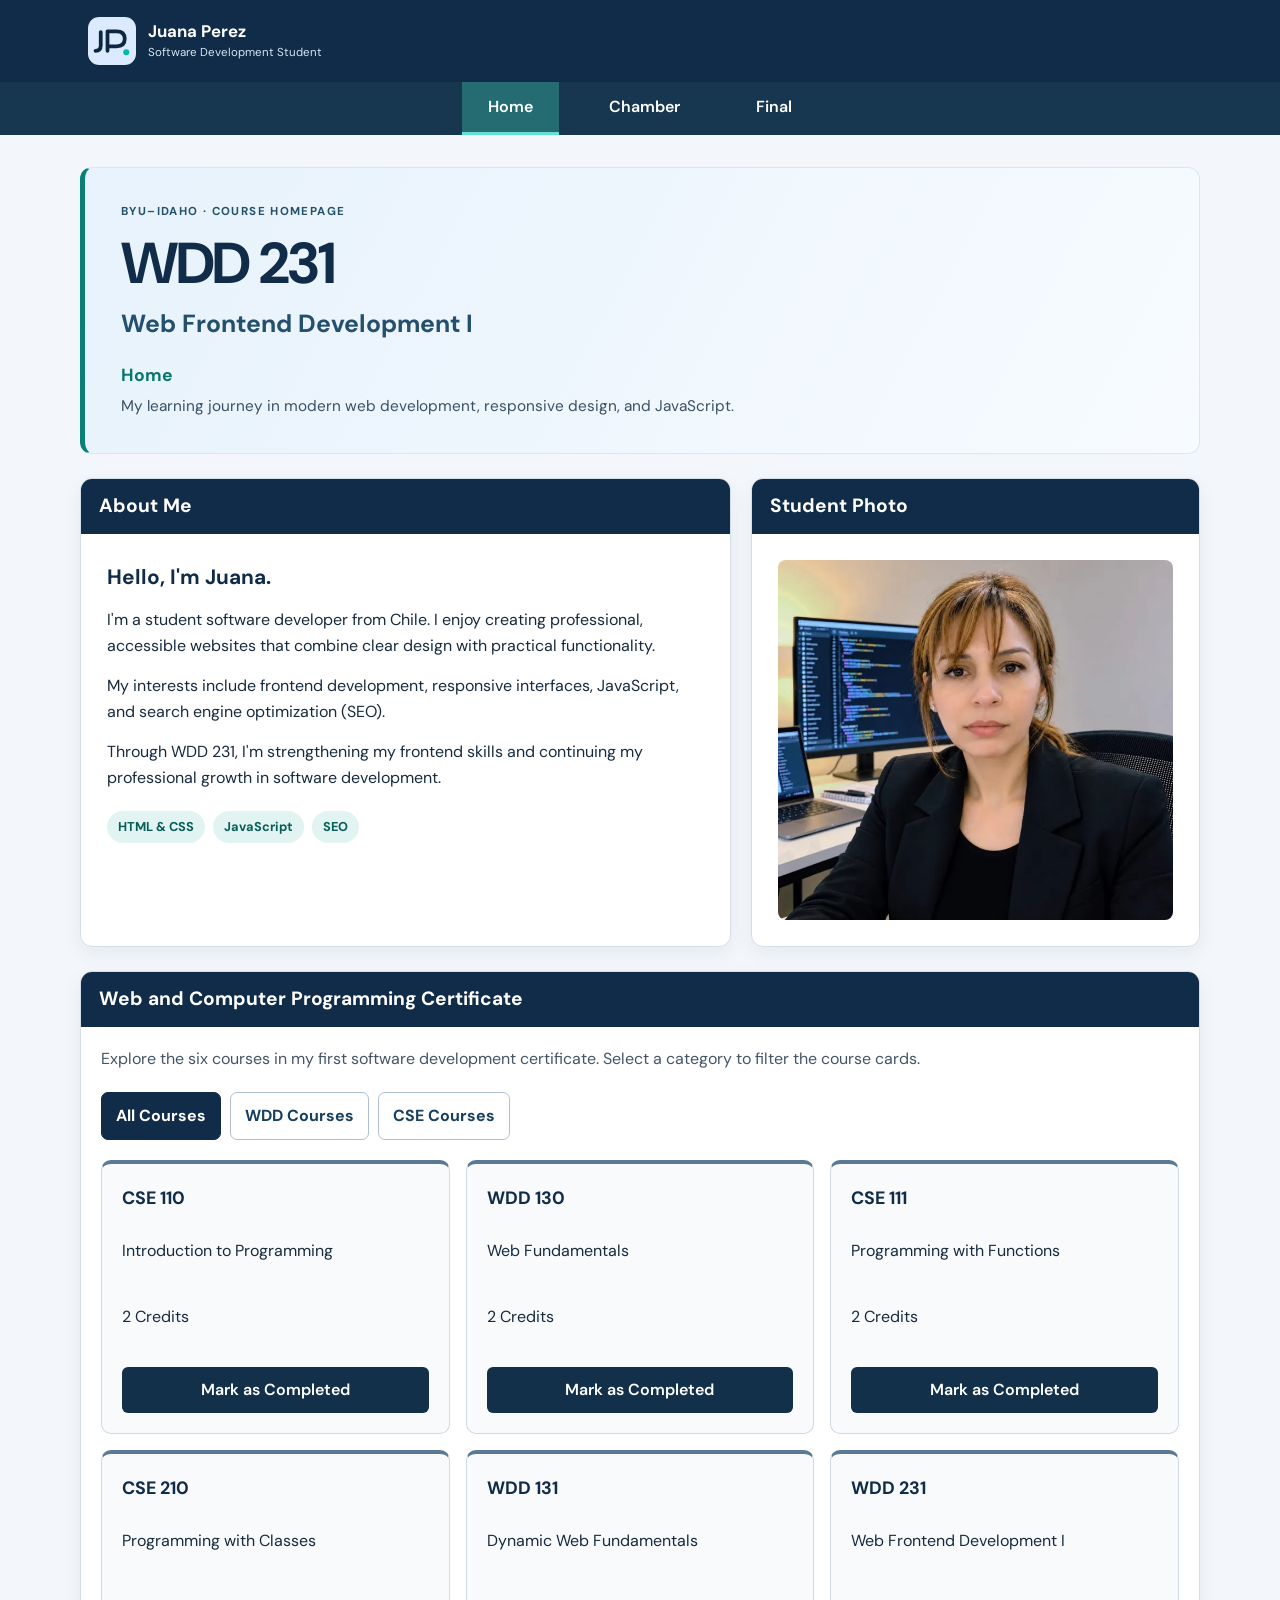
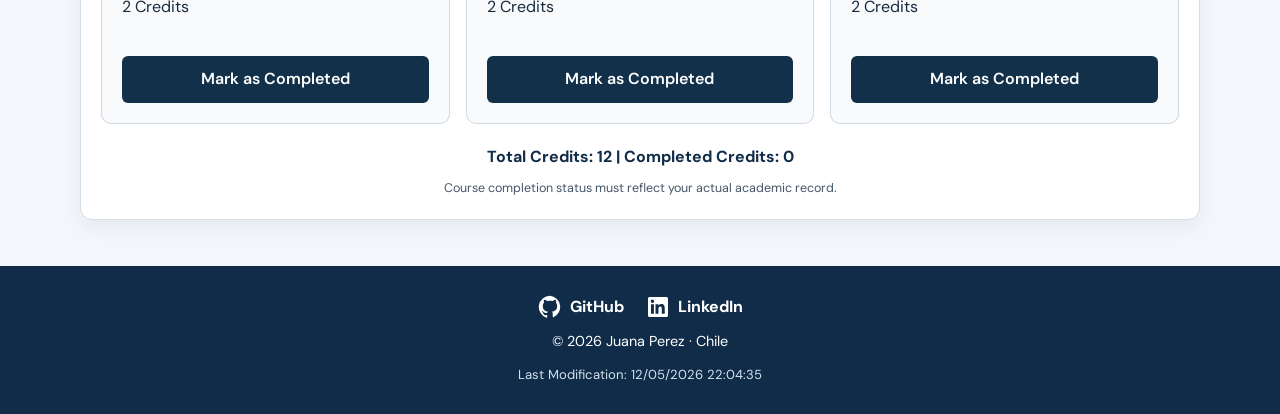
==== index.html @ 246159c4 "creation and edition  web page" ====
<!DOCTYPE html>
<html lang="en">
<head>
  <meta charset="UTF-8">
  <meta name="viewport" content="width=device-width, initial-scale=1.0">
  <meta name="description" content="Juana Perez's WDD 231 Web Frontend Development I course homepage: student profile, photo, certificate courses and dynamic credit totals.">
  <meta name="author" content="Juana Perez">
  <meta name="theme-color" content="#102c48">
  <title>Home | WDD 231 | Juana Perez</title>
  <link rel="preconnect" href="https://fonts.googleapis.com">
  <link rel="preconnect" href="https://fonts.gstatic.com" crossorigin>
  <link href="https://fonts.googleapis.com/css2?family=DM+Sans:wght@400;500;600;700&display=swap" rel="stylesheet">
  <link rel="stylesheet" href="styles/small.css">
  <link rel="stylesheet" href="styles/larger.css">
  <script src="scripts/navigation.js" defer></script>
  <script src="scripts/date.js" defer></script>
  <script src="scripts/course.js" defer></script>
</head>
<body>
  <header class="site-header">
    <div class="header-inner">
      <div class="brand"><img src="images/logo.svg" width="48" height="48" alt="JP website logo"><span>Juana Perez <small>Software Development Student</small></span></div>
      <button type="button" id="menu-button" class="menu-button" aria-controls="navigation" aria-expanded="false" aria-label="Open navigation menu"><span aria-hidden="true">☰</span></button>
    </div>
  </header>
  <nav id="navigation" class="site-nav" aria-label="Main navigation">
    <div class="nav-inner"><a href="index.html" aria-current="page">Home</a><a href="chamber/index.html">Chamber</a><a href="final/index.html">Final</a></div>
  </nav>
  <main>
    <div class="hero">
      <p class="eyebrow">BYU–IDAHO · COURSE HOMEPAGE</p>
      <p class="course-code">WDD 231</p>
      <p class="course-title">Web Frontend Development I</p>
      <h1>Home</h1>
      <p class="hero-description">My learning journey in modern web development, responsive design, and JavaScript.</p>
    </div>

    <div class="intro-grid">
      <section class="panel about-me" aria-labelledby="about-heading">
        <h2 id="about-heading">About Me</h2>
        <div class="panel-content">
          <p class="hello">Hello, I'm Juana.</p>
          <p>I'm a student software developer from Chile. I enjoy creating professional, accessible websites that combine clear design with practical functionality.</p>
          <p>My interests include frontend development, responsive interfaces, JavaScript, and search engine optimization (SEO).</p>
          <p>Through WDD 231, I'm strengthening my frontend skills and continuing my professional growth in software development.</p>
          <div class="skills" aria-label="Areas of interest"><span>HTML & CSS</span><span>JavaScript</span><span>SEO</span></div>
        </div>
      </section>
      <section class="panel photo-panel" aria-labelledby="photo-heading">
        <h2 id="photo-heading">Student Photo</h2>
        <div class="panel-content photo-content"><img src="images/foto-perfil-wdd231.webp" alt="Portrait of Juana Perez at her web development workspace" width="720" height="703" loading="lazy"></div>
      </section>
    </div>

    <section class="panel certificate" aria-labelledby="certificate-heading">
      <h2 id="certificate-heading">Web and Computer Programming Certificate</h2>
      <div class="certificate-intro"><p>Explore the six courses in my first software development certificate. Select a category to filter the course cards.</p></div>
      <div class="filter-controls" role="group" aria-label="Filter certificate courses">
        <button type="button" data-filter="all" class="selected" aria-pressed="true">All Courses</button>
        <button type="button" data-filter="WDD" aria-pressed="false">WDD Courses</button>
        <button type="button" data-filter="CSE" aria-pressed="false">CSE Courses</button>
      </div>
      <div class="course-grid" id="course-list" aria-live="polite"></div>
      <p class="credits" id="total-credits" aria-live="polite"></p>
      <p class="course-note">Course completion status must reflect your actual academic record.</p>
    </section>
  </main>
  <footer class="site-footer">
    <div class="social-links" aria-label="Social profiles">
      <a href="https://github.com/JPgitidaho" target="_blank" rel="noopener noreferrer" aria-label="Juana Perez on GitHub"><img src="images/github.svg" alt="" width="24" height="24"> GitHub</a>
      <a href="https://www.linkedin.com/" target="_blank" rel="noopener noreferrer" aria-label="LinkedIn (replace with your actual profile)"><img src="images/linkedin.svg" alt="" width="24" height="24"> LinkedIn</a>
    </div>
    <p>© <span id="currentyear"></span> Juana Perez · Chile</p>
    <p class="last-updated">Last Modification: <span id="lastModified"></span></p>
  </footer>
</body>
</html>
---- styles/small.css ----
:root {
    --navy: #102c48;
    --navy-2: #173d5b;
    --accent: #087f77;
    --paper: #f3f6fa;
    --ink: #172b3f;
    --muted: #455568;
    --line: #d4dee8;
    --white: #fff
}

* {
    box-sizing: border-box
}

html {
    font-family: "DM Sans", Arial, sans-serif;
    color: var(--ink);
    background: var(--paper)
}

body {
    margin: 0;
    min-width: 320px;
    line-height: 1.65
}

img {
    max-width: 100%;
    height: auto
}

a {
    color: inherit
}

button {
    font: inherit
}

.site-header {
    background: var(--navy);
    color: #fff
}

.header-inner {
    max-width: 1160px;
    margin: auto;
    min-height: 82px;
    padding: 14px 18px;
    display: flex;
    align-items: center;
    justify-content: space-between;
    gap: 14px
}

.brand {
    display: flex;
    align-items: center;
    gap: 12px;
    min-width: 0
}

.brand img {
    flex: none;
    width: 48px;
    height: 48px
}

.brand span {
    font-size: 1.05rem;
    font-weight: 700;
    line-height: 1.3
}

.brand small {
    display: block;
    color: #d7e5f2;
    font-size: .72rem;
    font-weight: 400;
    margin-top: 4px
}

.menu-button {
    background: transparent;
    color: white;
    border: 1px solid #a8bdcf;
    border-radius: 8px;
    min-height: 44px;
    min-width: 44px;
    cursor: pointer;
    font-size: 1.5rem
}

.site-nav {
    background: #173750;
    display: none
}

.site-nav.open {
    display: block
}

.nav-inner {
    max-width: 1160px;
    margin: auto;
    display: flex;
    flex-direction: column
}

.nav-inner a {
    color: #fff;
    text-decoration: none;
    font-weight: 600;
    padding: 12px 20px;
    border-bottom: 1px solid #34546d;
    transition: background-color .15s ease
}

.nav-inner a:hover,
.nav-inner a:focus-visible {
    background: #315a75
}

.nav-inner a[aria-current="page"] {
    background: #246c71;
    border-bottom-color: #44c8bb
}

main {
    width: min(100% - 32px, 1120px);
    margin: 0 auto;
    padding: 24px 0 46px
}

.hero {
    padding: 28px 22px;
    background: linear-gradient(118deg, #e7f2fc, #f7fbff);
    border: 1px solid #dae7f2;
    border-left: 5px solid var(--accent);
    border-radius: 12px;
    margin-bottom: 24px
}

.eyebrow {
    font-size: .72rem;
    font-weight: 700;
    letter-spacing: .12em;
    color: #24516b;
    margin: 0 0 10px
}

.course-code {
    font-size: clamp(2.1rem, 8vw, 3.6rem);
    font-weight: 700;
    letter-spacing: -.04em;
    color: var(--navy);
    line-height: 1.15;
    margin: 0
}

.course-title {
    font-size: clamp(1.08rem, 3vw, 1.55rem);
    font-weight: 700;
    color: #24506d;
    margin: 6px 0 16px
}

.hero h1 {
    font-size: 1.1rem;
    font-weight: 700;
    margin: 0 0 4px;
    color: #08776f
}

.hero-description {
    max-width: 680px;
    color: #3a5064;
    margin: 0;
    font-size: .96rem
}

.intro-grid {
    display: grid;
    grid-template-columns: 1fr;
    gap: 20px;
    margin-bottom: 24px
}

.panel {
    min-width: 0;
    border-radius: 12px;
    background: var(--white);
    border: 1px solid var(--line);
    overflow: hidden;
    box-shadow: 0 7px 20px rgba(16, 44, 72, .06)
}

.panel h2 {
    font-size: 1.2rem;
    color: #fff;
    background: var(--navy);
    padding: 14px 18px;
    line-height: 1.4;
    margin: 0
}

.panel-content {
    padding: 20px
}

.panel-content p {
    margin: 0 0 13px
}

.panel-content p:last-of-type {
    margin-bottom: 0
}

.hello {
    color: var(--navy);
    font-weight: 700;
    font-size: 1.3rem
}

.skills {
    display: flex;
    gap: 8px;
    flex-wrap: wrap;
    margin-top: 20px
}

.skills span {
    background: #e2f4f2;
    color: #075e58;
    border-radius: 100px;
    padding: 5px 11px;
    font-size: .8rem;
    font-weight: 700
}

.photo-content {
    padding: 12px;
    display: flex;
    justify-content: center;
    align-items: center
}

.photo-content img {
    display: block;
    width: 100%;
    max-width: 480px;
    height: auto;
    object-fit: cover;
    border-radius: 8px
}

.certificate-intro {
    padding: 19px 20px 0;
    color: var(--muted)
}

.certificate-intro p {
    margin: 0
}

.filter-controls {
    display: flex;
    flex-wrap: wrap;
    gap: 9px;
    padding: 20px
}

.filter-controls button {
    border: 1px solid #aec0d2;
    background: #fff;
    color: #183f5e;
    padding: 10px 14px;
    min-height: 44px;
    border-radius: 7px;
    font-weight: 700;
    cursor: pointer
}

.filter-controls button:hover,
.filter-controls button:focus-visible {
    border-color: #087f77;
    background: #eaf6f4
}

.filter-controls button.selected {
    background: var(--navy);
    color: white;
    border-color: var(--navy)
}

.course-grid {
    display: grid;
    grid-template-columns: 1fr;
    gap: 12px;
    padding: 0 20px
}

.course-card {
    border: 1px solid #cfdae5;
    border-top: 4px solid #5a7995;
    background: #f8fafc;
    padding: 17px;
    border-radius: 10px;
    display: flex;
    flex-direction: column;
    gap: 8px;
    min-width: 0
}

.course-card.completed {
    background: #d9f0dc;
    border: 2px solid #3c7e47;
}

.course-card .card-top {
    display: flex;
    justify-content: space-between;
    gap: 8px;
    align-items: flex-start
}

.course-card h3 {
    font-size: 1.12rem;
    color: #102c48;
    margin: 0
}

.course-card .tag {
    font-size: .68rem;
    color: #344d63;
    background: #e5edf4;
    padding: 3px 7px;
    border-radius: 4px;
    font-weight: 700;
    white-space: nowrap
}

.course-card.completed .tag {
    color: #075b42;
    background: #c7ebd8
}

.course-card .card-title {
    font-size: .94rem;
    line-height: 1.35;
    margin: 0;
    flex-grow: 1
}

.course-card .card-meta {
    display: flex;
    justify-content: space-between;
    gap: 8px;
    align-items: center;
    margin: 4px 0 0;
    border-top: 1px solid #d2dce6;
    padding-top: 10px;
    font-size: .8rem
}

.course-card.completed .card-meta {
    border-top-color: #afdac7
}

.status {
    font-weight: 700
}

.credits {
    text-align: center;
    margin: 20px 20px 8px;
    font-weight: 700;
    color: var(--navy);
    font-size: 1rem
}

.course-note {
    text-align: center;
    color: var(--muted);
    font-size: .78rem;
    margin: 0 18px 20px
}

.site-footer {
    background: var(--navy);
    color: white;
    text-align: center;
    padding: 28px 16px
}

.site-footer p {
    margin: 10px 0 0;
    font-size: .9rem
}

.site-footer .last-updated {
    color: #d3e2ef;
    font-size: .82rem
}

.social-links {
    display: flex;
    justify-content: center;
    flex-wrap: wrap;
    gap: 22px
}

.social-links a {
    display: inline-flex;
    align-items: center;
    gap: 8px;
    text-decoration: none;
    font-weight: 700
}

.social-links a:hover {
    text-decoration: underline
}

.social-links img {
    filter: brightness(0) invert(1)
}

a:focus-visible,
button:focus-visible {
    outline: 3px solid #f0b84b;
    outline-offset: 3px
}

.course-toggle {
  margin-top: 12px;
  padding: 10px 14px;
  width: 100%;
  background-color: #12304a;
  color: white;
  border: none;
  border-radius: 6px;
  font: inherit;
  font-weight: 600;
  cursor: pointer;
}

.course-toggle:hover {
  background-color: #315a78;
}

.course-toggle:focus-visible {
  outline: 3px solid #e4aa31;
  outline-offset: 3px;
}

.course-card.completed .course-toggle {
  background-color: #28643a;
}
.filters {
  display: flex;
  flex-wrap: wrap;
  justify-content: center;
  gap: 10px;
  padding: 16px;
}
---- styles/larger.css ----
/* Desktop layout and horizontal navigation */
@media screen and (min-width:768px){
 .header-inner{padding:16px 28px}.menu-button{display:none}.site-nav{display:block}.nav-inner{flex-direction:row;justify-content:center;gap:24px}.nav-inner a{border-bottom:3px solid transparent;padding:12px 26px}.nav-inner a[aria-current="page"]{border-bottom:3px solid #64e0d3}
 main{padding-top:32px}.hero{padding:34px 36px}.intro-grid{grid-template-columns:minmax(0,1.45fr) minmax(0,1fr)}.course-grid{grid-template-columns:repeat(3,minmax(0,1fr))}.photo-content img{max-height:360px;object-fit:cover;object-position:center 35%}
}
@media screen and (min-width:1024px){.panel-content{padding:26px}.course-grid{gap:16px}.course-card{padding:20px}}
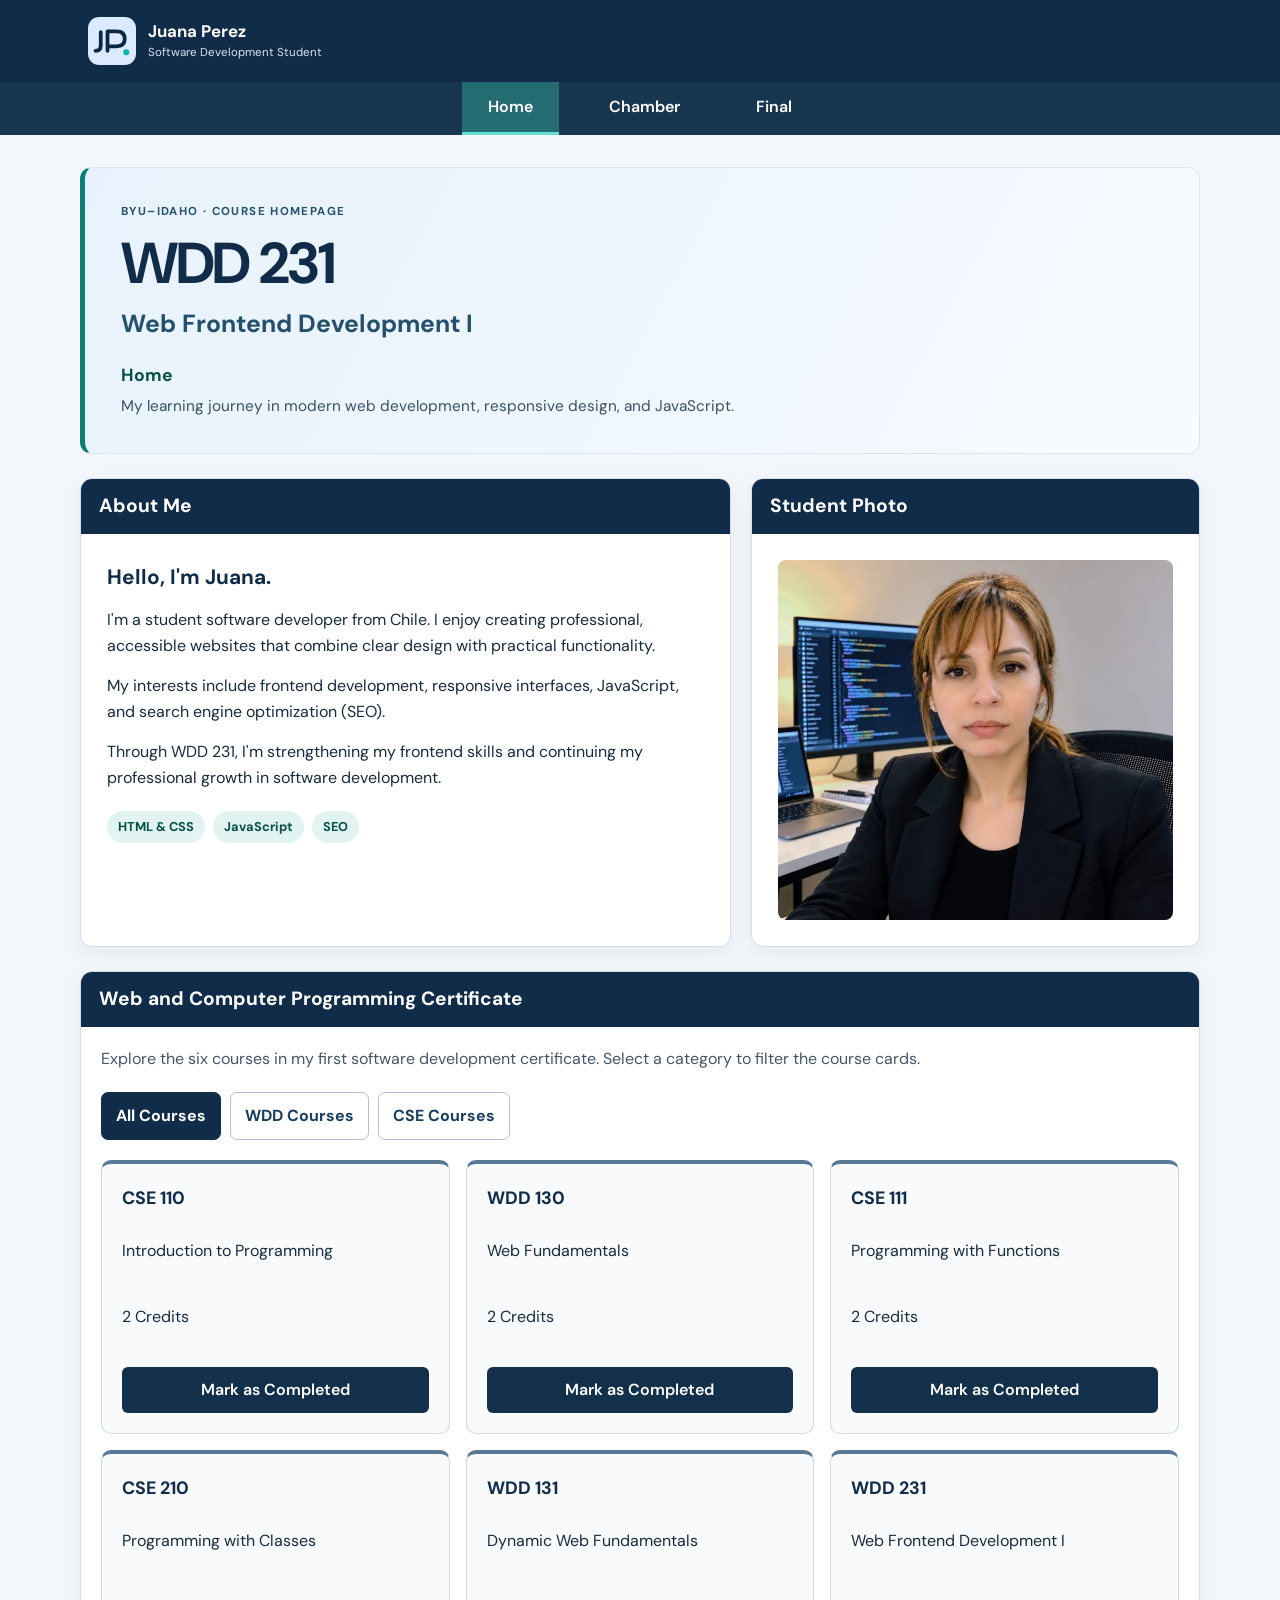
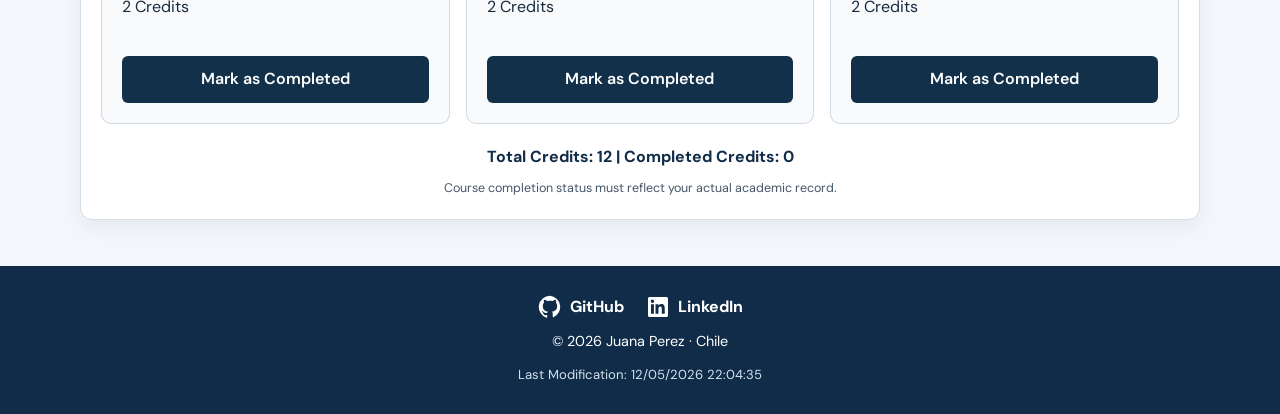
==== commit 4c6c37fd: "edit css" ====
--- a/index.html
+++ b/index.html
@@ -1,9 +1,11 @@
 <!DOCTYPE html>
 <html lang="en">
+
 <head>
   <meta charset="UTF-8">
   <meta name="viewport" content="width=device-width, initial-scale=1.0">
-  <meta name="description" content="Juana Perez's WDD 231 Web Frontend Development I course homepage: student profile, photo, certificate courses and dynamic credit totals.">
+  <meta name="description"
+    content="Juana Perez's WDD 231 Web Frontend Development I course homepage: student profile, photo, certificate courses and dynamic credit totals.">
   <meta name="author" content="Juana Perez">
   <meta name="theme-color" content="#102c48">
   <title>Home | WDD 231 | Juana Perez</title>
@@ -16,15 +18,22 @@
   <script src="scripts/date.js" defer></script>
   <script src="scripts/course.js" defer></script>
 </head>
+
 <body>
   <header class="site-header">
     <div class="header-inner">
-      <div class="brand"><img src="images/logo.svg" width="48" height="48" alt="JP website logo"><span>Juana Perez <small>Software Development Student</small></span></div>
-      <button type="button" id="menu-button" class="menu-button" aria-controls="navigation" aria-expanded="false" aria-label="Open navigation menu"><span aria-hidden="true">☰</span></button>
+      <div class="brand"><img src="images/logo.svg" width="48" height="48" alt="JP website logo"><span>Juana Perez
+          <small>Software Development Student</small></span></div>
+      <button type="button" id="menu-button" class="menu-button" aria-controls="navigation" aria-expanded="false"
+        aria-label="Open navigation menu"><span aria-hidden="true">☰</span></button>
     </div>
   </header>
   <nav id="navigation" class="site-nav" aria-label="Main navigation">
-    <div class="nav-inner"><a href="index.html" aria-current="page">Home</a><a href="chamber/index.html">Chamber</a><a href="final/index.html">Final</a></div>
+    <div class="nav-inner">
+      <a href="index.html" aria-current="page">Home</a>
+      <a href="chamber/index.html">Chamber</a>
+      <a href="final/index.html">Final</a>
+    </div>
   </nav>
   <main>
     <div class="hero">
@@ -40,21 +49,29 @@
         <h2 id="about-heading">About Me</h2>
         <div class="panel-content">
           <p class="hello">Hello, I'm Juana.</p>
-          <p>I'm a student software developer from Chile. I enjoy creating professional, accessible websites that combine clear design with practical functionality.</p>
-          <p>My interests include frontend development, responsive interfaces, JavaScript, and search engine optimization (SEO).</p>
-          <p>Through WDD 231, I'm strengthening my frontend skills and continuing my professional growth in software development.</p>
-          <div class="skills" aria-label="Areas of interest"><span>HTML & CSS</span><span>JavaScript</span><span>SEO</span></div>
+          <p>I'm a student software developer from Chile. I enjoy creating professional, accessible websites that
+            combine clear design with practical functionality.</p>
+          <p>My interests include frontend development, responsive interfaces, JavaScript, and search engine
+            optimization (SEO).</p>
+          <p>Through WDD 231, I'm strengthening my frontend skills and continuing my professional growth in software
+            development.</p>
+          <div class="skills"><span>HTML & CSS</span><span>JavaScript</span><span>SEO</span></div>
         </div>
       </section>
       <section class="panel photo-panel" aria-labelledby="photo-heading">
         <h2 id="photo-heading">Student Photo</h2>
-        <div class="panel-content photo-content"><img src="images/foto-perfil-wdd231.webp" alt="Portrait of Juana Perez at her web development workspace" width="720" height="703" loading="lazy"></div>
+        <div class="panel-content photo-content"><img src="images/foto-perfil-wdd231.webp"
+            alt="Portrait of Juana Perez at her web development workspace" width="720" height="703" loading="lazy">
+        </div>
       </section>
     </div>
 
     <section class="panel certificate" aria-labelledby="certificate-heading">
       <h2 id="certificate-heading">Web and Computer Programming Certificate</h2>
-      <div class="certificate-intro"><p>Explore the six courses in my first software development certificate. Select a category to filter the course cards.</p></div>
+      <div class="certificate-intro">
+        <p>Explore the six courses in my first software development certificate. Select a category to filter the course
+          cards.</p>
+      </div>
       <div class="filter-controls" role="group" aria-label="Filter certificate courses">
         <button type="button" data-filter="all" class="selected" aria-pressed="true">All Courses</button>
         <button type="button" data-filter="WDD" aria-pressed="false">WDD Courses</button>
@@ -66,12 +83,16 @@
     </section>
   </main>
   <footer class="site-footer">
-    <div class="social-links" aria-label="Social profiles">
-      <a href="https://github.com/JPgitidaho" target="_blank" rel="noopener noreferrer" aria-label="Juana Perez on GitHub"><img src="images/github.svg" alt="" width="24" height="24"> GitHub</a>
-      <a href="https://www.linkedin.com/" target="_blank" rel="noopener noreferrer" aria-label="LinkedIn (replace with your actual profile)"><img src="images/linkedin.svg" alt="" width="24" height="24"> LinkedIn</a>
+    <div class="social-links">
+      <a href="https://github.com/JPgitidaho" target="_blank" rel="noopener noreferrer"
+        aria-label="Juana Perez on GitHub"><img src="images/github.svg" alt="" width="24" height="24"> GitHub</a>
+      <a href="https://www.linkedin.com/" target="_blank" rel="noopener noreferrer"
+        aria-label="LinkedIn (replace with your actual profile)"><img src="images/linkedin.svg" alt="" width="24"
+          height="24"> LinkedIn</a>
     </div>
     <p>© <span id="currentyear"></span> Juana Perez · Chile</p>
     <p class="last-updated">Last Modification: <span id="lastModified"></span></p>
   </footer>
 </body>
-</html>
+
+</html>
--- a/styles/small.css
+++ b/styles/small.css
@@ -1,12 +1,12 @@
 :root {
     --navy: #102c48;
-    --navy-2: #173d5b;
     --accent: #087f77;
+    --accent-dark: #075047;
     --paper: #f3f6fa;
     --ink: #172b3f;
     --muted: #455568;
     --line: #d4dee8;
-    --white: #fff
+    --white: #ffffff;
 }
 
 * {
@@ -40,7 +40,7 @@
 
 .site-header {
     background: var(--navy);
-    color: #fff
+    color: var(--white)
 }
 
 .header-inner {
@@ -83,7 +83,7 @@
 
 .menu-button {
     background: transparent;
-    color: white;
+    color: var(--white);
     border: 1px solid #a8bdcf;
     border-radius: 8px;
     min-height: 44px;
@@ -109,7 +109,7 @@
 }
 
 .nav-inner a {
-    color: #fff;
+    color: var(--white);
     text-decoration: none;
     font-weight: 600;
     padding: 12px 20px;
@@ -170,7 +170,7 @@
     font-size: 1.1rem;
     font-weight: 700;
     margin: 0 0 4px;
-    color: #08776f
+    color: var(--accent-dark);
 }
 
 .hero-description {
@@ -198,7 +198,7 @@
 
 .panel h2 {
     font-size: 1.2rem;
-    color: #fff;
+    color: var(--white);
     background: var(--navy);
     padding: 14px 18px;
     line-height: 1.4;
@@ -232,11 +232,11 @@
 
 .skills span {
     background: #e2f4f2;
-    color: #075e58;
+    color: var(--accent-dark);
     border-radius: 100px;
     padding: 5px 11px;
     font-size: .8rem;
-    font-weight: 700
+    font-weight: 700;
 }
 
 .photo-content {
@@ -273,7 +273,7 @@
 
 .filter-controls button {
     border: 1px solid #aec0d2;
-    background: #fff;
+    background: var(--white);
     color: #183f5e;
     padding: 10px 14px;
     min-height: 44px;
@@ -284,13 +284,13 @@
 
 .filter-controls button:hover,
 .filter-controls button:focus-visible {
-    border-color: #087f77;
+    border-color: var(--accent);
     background: #eaf6f4
 }
 
 .filter-controls button.selected {
     background: var(--navy);
-    color: white;
+    color: var(--white);
     border-color: var(--navy)
 }
 
@@ -318,58 +318,10 @@
     border: 2px solid #3c7e47;
 }
 
-.course-card .card-top {
-    display: flex;
-    justify-content: space-between;
-    gap: 8px;
-    align-items: flex-start
-}
-
 .course-card h3 {
     font-size: 1.12rem;
-    color: #102c48;
+    color: var(--navy);
     margin: 0
-}
-
-.course-card .tag {
-    font-size: .68rem;
-    color: #344d63;
-    background: #e5edf4;
-    padding: 3px 7px;
-    border-radius: 4px;
-    font-weight: 700;
-    white-space: nowrap
-}
-
-.course-card.completed .tag {
-    color: #075b42;
-    background: #c7ebd8
-}
-
-.course-card .card-title {
-    font-size: .94rem;
-    line-height: 1.35;
-    margin: 0;
-    flex-grow: 1
-}
-
-.course-card .card-meta {
-    display: flex;
-    justify-content: space-between;
-    gap: 8px;
-    align-items: center;
-    margin: 4px 0 0;
-    border-top: 1px solid #d2dce6;
-    padding-top: 10px;
-    font-size: .8rem
-}
-
-.course-card.completed .card-meta {
-    border-top-color: #afdac7
-}
-
-.status {
-    font-weight: 700
 }
 
 .credits {
@@ -389,7 +341,7 @@
 
 .site-footer {
     background: var(--navy);
-    color: white;
+    color: var(--white);
     text-align: center;
     padding: 28px 16px
 }
@@ -438,7 +390,7 @@
   padding: 10px 14px;
   width: 100%;
   background-color: #12304a;
-  color: white;
+  color: var(--white);
   border: none;
   border-radius: 6px;
   font: inherit;
@@ -457,11 +409,4 @@
 
 .course-card.completed .course-toggle {
   background-color: #28643a;
-}
-.filters {
-  display: flex;
-  flex-wrap: wrap;
-  justify-content: center;
-  gap: 10px;
-  padding: 16px;
-}
+}
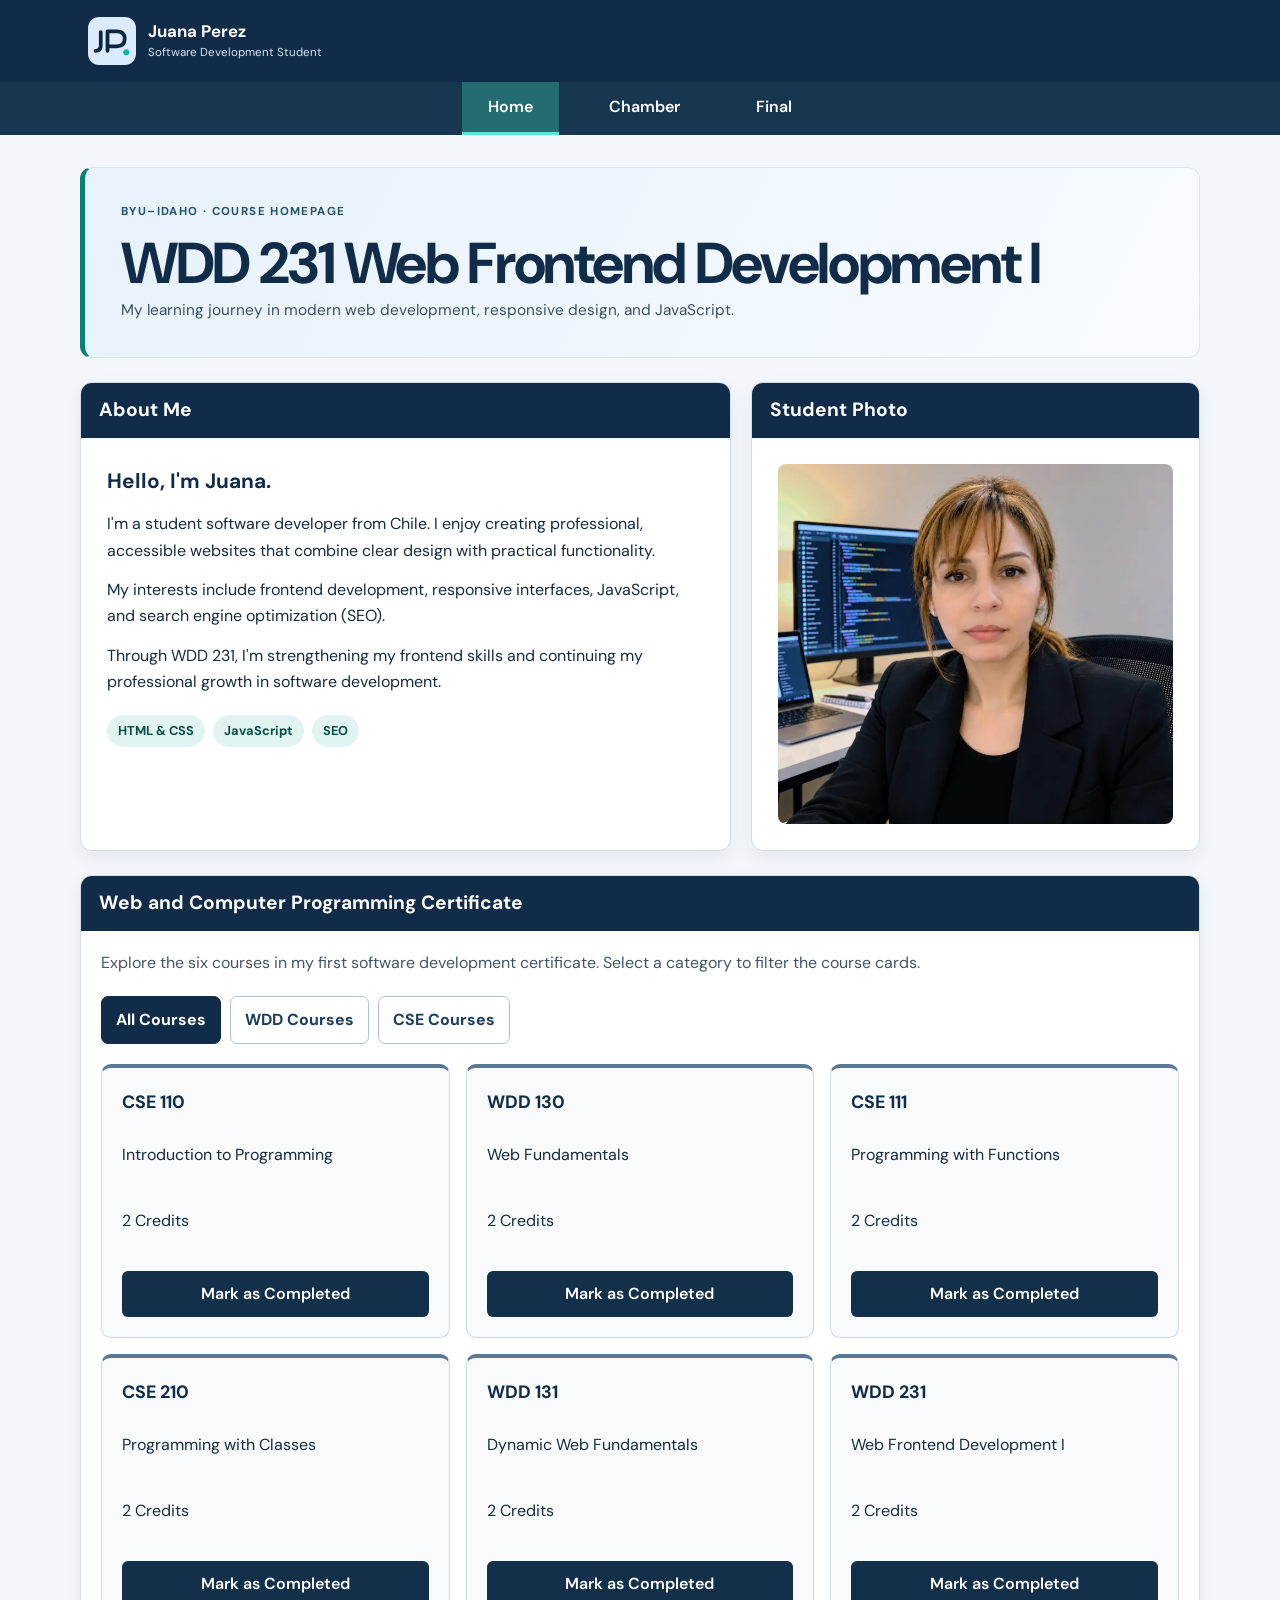
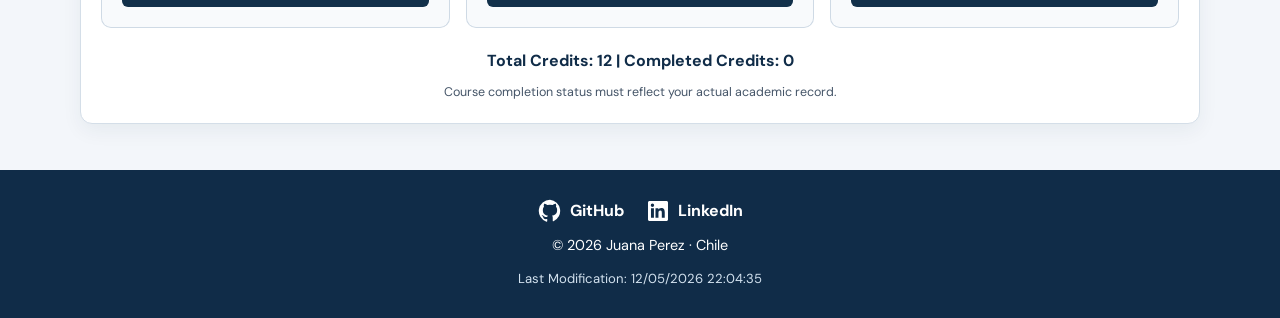
==== commit 12d910b3: "edit h1" ====
--- a/index.html
+++ b/index.html
@@ -38,9 +38,7 @@
   <main>
     <div class="hero">
       <p class="eyebrow">BYU–IDAHO · COURSE HOMEPAGE</p>
-      <p class="course-code">WDD 231</p>
-      <p class="course-title">Web Frontend Development I</p>
-      <h1>Home</h1>
+      <h1>WDD 231 Web Frontend Development I</h1>
       <p class="hero-description">My learning journey in modern web development, responsive design, and JavaScript.</p>
     </div>
 
--- a/styles/small.css
+++ b/styles/small.css
@@ -150,7 +150,7 @@
     margin: 0 0 10px
 }
 
-.course-code {
+.hero h1 {
     font-size: clamp(2.1rem, 8vw, 3.6rem);
     font-weight: 700;
     letter-spacing: -.04em;
@@ -159,19 +159,7 @@
     margin: 0
 }
 
-.course-title {
-    font-size: clamp(1.08rem, 3vw, 1.55rem);
-    font-weight: 700;
-    color: #24506d;
-    margin: 6px 0 16px
-}
-
-.hero h1 {
-    font-size: 1.1rem;
-    font-weight: 700;
-    margin: 0 0 4px;
-    color: var(--accent-dark);
-}
+
 
 .hero-description {
     max-width: 680px;
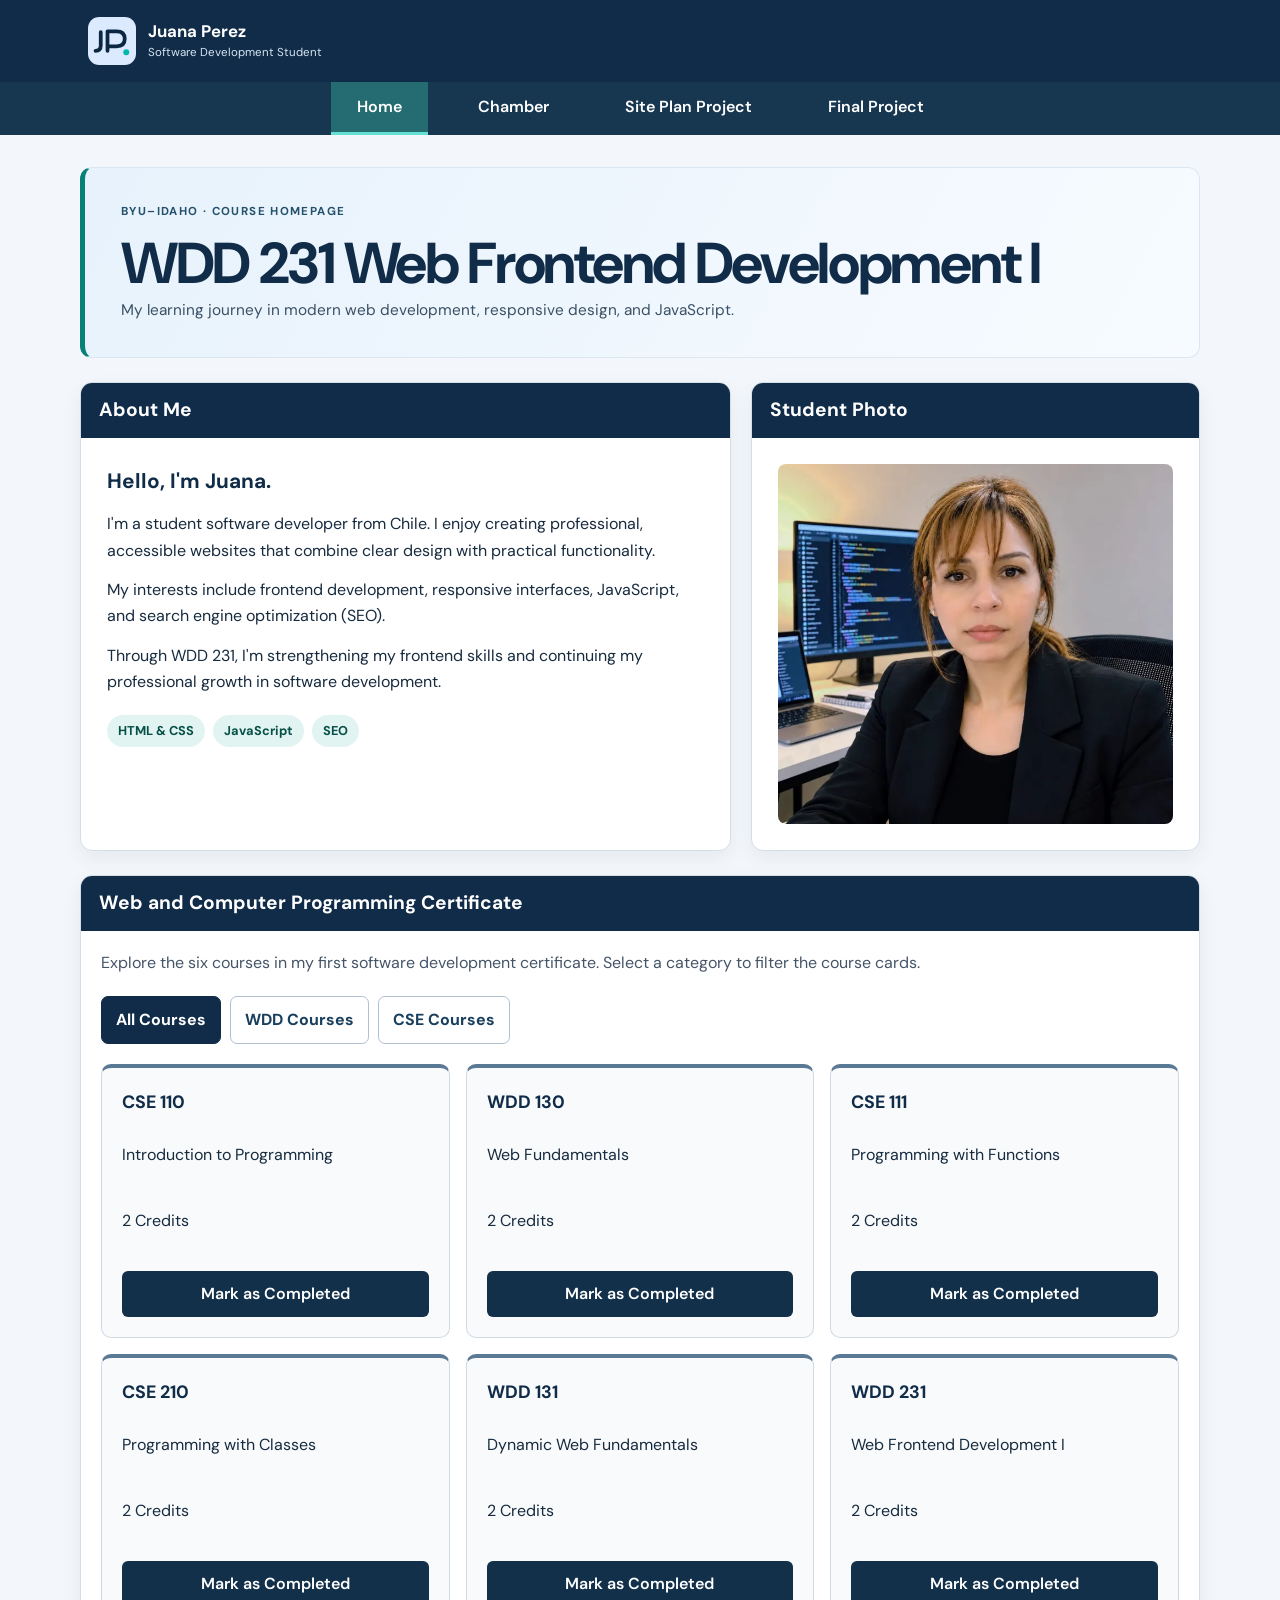
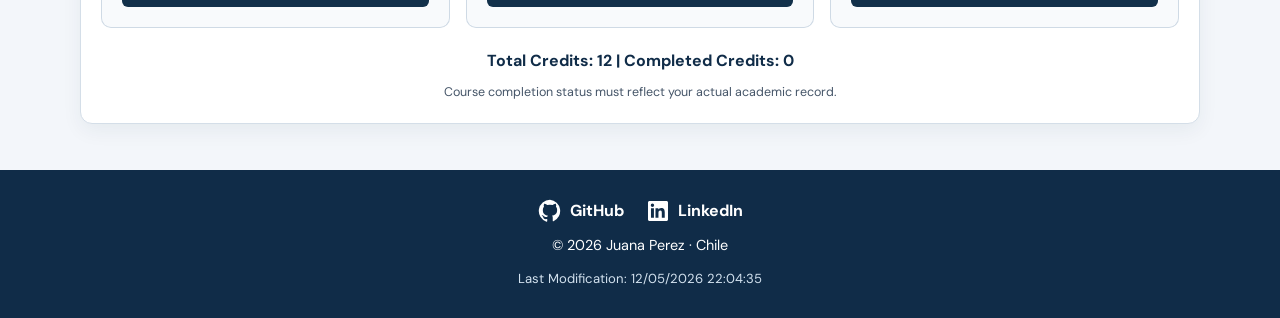
==== commit bfa98946: "edit nav html" ====
--- a/index.html
+++ b/index.html
@@ -32,7 +32,9 @@
     <div class="nav-inner">
       <a href="index.html" aria-current="page">Home</a>
       <a href="chamber/index.html">Chamber</a>
-      <a href="final/index.html">Final</a>
+      <a href="final/siteplan.html">Site Plan Project</a>
+      <a href="final/index.html">Final Project</a>
+
     </div>
   </nav>
   <main>
